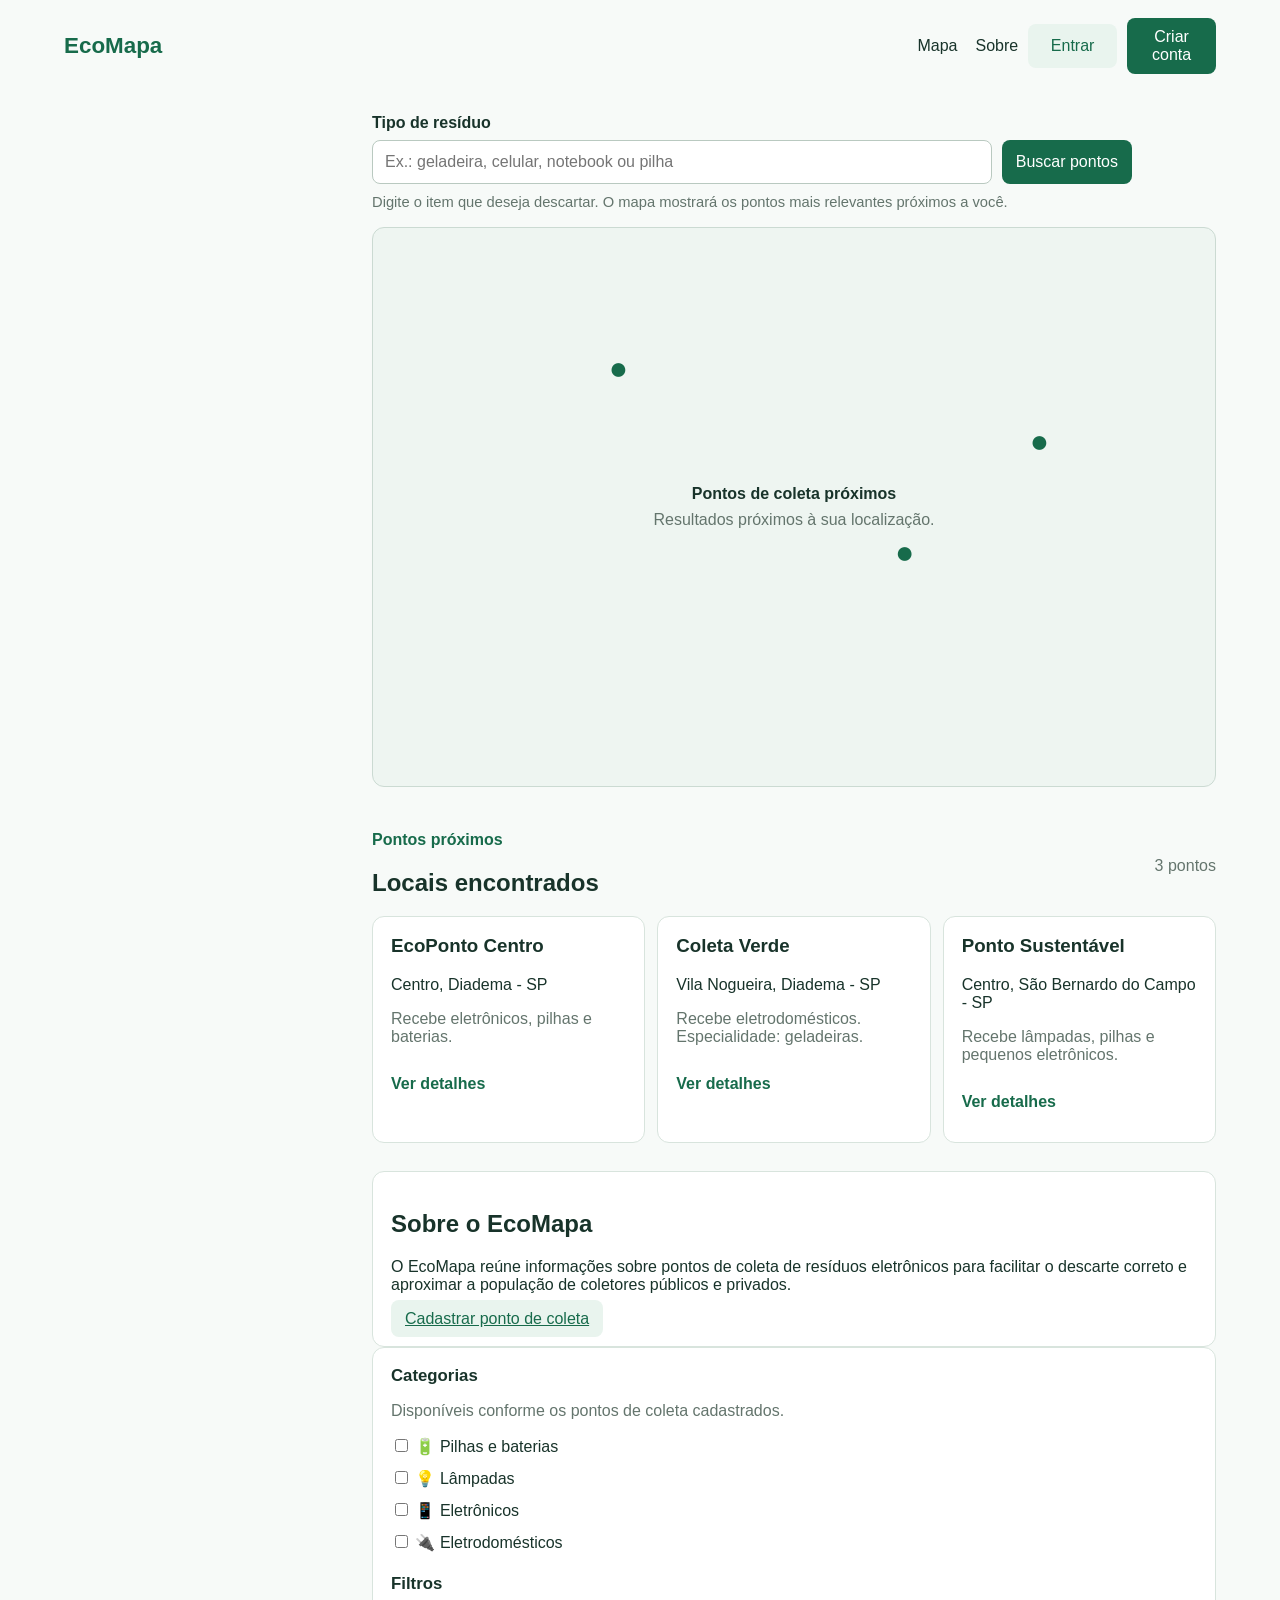
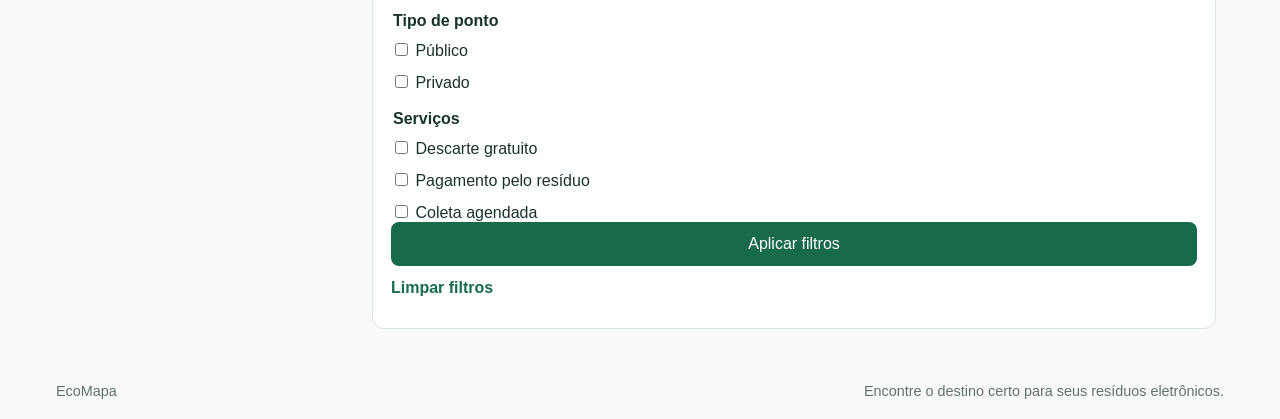
==== index.html @ 86dd1d34 "Introducao e prototipo inicial Adiciona os arquivos HTML/CSS e documentação iniciais.  Signed-off-by" ====
<!DOCTYPE html>
<html lang="pt-BR">
<head>
  <meta charset="UTF-8">
  <meta name="viewport" content="width=device-width, initial-scale=1.0">
  <meta name="description" content="EcoMapa - encontre pontos de coleta de resíduos eletrônicos.">
  <title>EcoMapa</title>
  <link rel="stylesheet" href="styles.css">
</head>
<body>
  <header class="topo">
    <a class="marca" href="#">EcoMapa</a>

    <nav class="menu" aria-label="Navegação principal">
      <a href="#mapa">Mapa</a>
      <a href="#sobre">Sobre</a>
    </nav>

    <div class="conta">
      <button type="button" class="botao secundario">Entrar</button>
      <button type="button" class="botao">Criar conta</button>
    </div>
  </header>

  <main class="layout">

    <section class="principal">
      <section class="busca-area" aria-label="Busca por tipo de resíduo">
        <form class="busca" action="#" role="search">
          <label for="residuo">Tipo de resíduo</label>
          <div class="linha-busca">
            <input
              id="residuo"
              name="residuo"
              type="search"
              placeholder="Ex.: geladeira, celular, notebook ou pilha"
            >
            <button type="submit" class="botao">Buscar pontos</button>
          </div>
        </form>
        <p class="ajuda-busca">
          Digite o item que deseja descartar. O mapa mostrará os pontos mais relevantes próximos a você.
        </p>
      </section>

      <section id="mapa" class="mapa" aria-label="Mapa dos pontos de coleta">
        <div class="mapa-placeholder">
          <strong>Pontos de coleta próximos</strong>
          <span>Resultados próximos à sua localização.</span>

          <div class="pino pino-a" aria-hidden="true">●</div>
          <div class="pino pino-b" aria-hidden="true">●</div>
          <div class="pino pino-c" aria-hidden="true">●</div>
        </div>
      </section>

      <section class="resultados">
        <div class="titulo-secao">
          <div>
            <p class="destaque">Pontos próximos</p>
            <h2>Locais encontrados</h2>
          </div>
          <span class="texto-apoio">3 pontos</span>
        </div>

        <div class="lista-pontos">
          <article class="cartao">
            <h3>EcoPonto Centro</h3>
            <p>Centro, Diadema - SP</p>
            <p class="texto-apoio">Recebe eletrônicos, pilhas e baterias.</p>
            <button type="button" class="botao-link">Ver detalhes</button>
          </article>

          <article class="cartao">
            <h3>Coleta Verde</h3>
            <p>Vila Nogueira, Diadema - SP</p>
            <p class="texto-apoio">Recebe eletrodomésticos. Especialidade: geladeiras.</p>
            <button type="button" class="botao-link">Ver detalhes</button>
          </article>

          <article class="cartao">
            <h3>Ponto Sustentável</h3>
            <p>Centro, São Bernardo do Campo - SP</p>
            <p class="texto-apoio">Recebe lâmpadas, pilhas e pequenos eletrônicos.</p>
            <button type="button" class="botao-link">Ver detalhes</button>
          </article>
        </div>
      </section>

      <section id="sobre" class="sobre">
        <h2>Sobre o EcoMapa</h2>
        <p>
          O EcoMapa reúne informações sobre pontos de coleta de resíduos
          eletrônicos para facilitar o descarte correto e aproximar a população
          de coletores públicos e privados.
        </p>
        <a class="botao secundario link-acao" href="cadastro-coletor.html">Cadastrar ponto de coleta</a>
      </section>
    <aside class="barra-lateral" aria-label="Categorias e filtros">
      <section>
        <h2>Categorias</h2>
        <p class="texto-apoio">Disponíveis conforme os pontos de coleta cadastrados.</p>

        <div class="lista-opcoes">
          <label><input type="checkbox"> 🔋 Pilhas e baterias</label>
          <label><input type="checkbox"> 💡 Lâmpadas</label>
          <label><input type="checkbox"> 📱 Eletrônicos</label>
          <label><input type="checkbox"> 🔌 Eletrodomésticos</label>
        </div>
      </section>

      <section>
        <h2>Filtros</h2>

        <fieldset>
          <legend>Tipo de ponto</legend>
          <label><input type="checkbox"> Público</label>
          <label><input type="checkbox"> Privado</label>
        </fieldset>

        <fieldset>
          <legend>Serviços</legend>
          <label><input type="checkbox"> Descarte gratuito</label>
          <label><input type="checkbox"> Pagamento pelo resíduo</label>
          <label><input type="checkbox"> Coleta agendada</label>
        </fieldset>

        <button type="button" class="botao largura-total">Aplicar filtros</button>
        <button type="button" class="botao-link largura-total">Limpar filtros</button>
      </section>
    </aside>
    </section>
  </main>

  <footer>
    <span>EcoMapa</span>
    <span>Encontre o destino certo para seus resíduos eletrônicos.</span>
  </footer>
</body>
</html>
---- styles.css ----
* {
  box-sizing: border-box;
}

body {
  margin: 0;
  font: 16px Arial, sans-serif;
  color: #18332a;
  background: #f7faf8;
}

button,
input {
  font: inherit;
}

button {
  cursor: pointer;
}

.topo,
.layout,
footer {
  max-width: 1200px;
  margin: auto;
}

.topo,
.conta,
.linha-busca,
.titulo-secao,
footer {
  display: flex;
  gap: 10px;
  align-items: center;
}

.topo {
  flex-wrap: wrap;
  padding: 14px 16px;
}

.marca {
  margin-right: auto;
  color: #176b4b;
  font-size: 1.4rem;
  font-weight: bold;
  text-decoration: none;
}

.menu {
  display: none;
}

.conta {
  width: 100%;
}

.conta .botao {
  flex: 1;
}

.botao,
.botao-link {
  min-height: 44px;
  border: 0;
  border-radius: 8px;
  padding: 10px 14px;
}

.botao {
  color: white;
  background: #176b4b;
}

.secundario {
  color: #176b4b;
  background: #e9f4ee;
}

.botao-link {
  padding-left: 0;
  color: #176b4b;
  background: transparent;
  font-weight: bold;
  text-align: left;
}

.layout {
  display: grid;
  gap: 18px;
  padding: 10px 16px 28px;
}

.principal {
  min-width: 0;
}

.busca {
  max-width: 760px;
}

.busca label,
legend {
  font-weight: bold;
}

.busca label {
  display: block;
  margin-bottom: 8px;
}

.linha-busca {
  align-items: stretch;
  flex-direction: column;
}

.busca input {
  width: 100%;
  min-height: 44px;
  padding: 11px 12px;
  border: 1px solid #b9c9c0;
  border-radius: 8px;
  background: white;
}

.ajuda-busca,
.texto-apoio {
  color: #64756d;
}

.ajuda-busca {
  margin: 8px 0 14px;
  font-size: .92rem;
  line-height: 1.4;
}

.mapa-placeholder {
  position: relative;
  display: grid;
  place-content: center;
  min-height: 52vh;
  overflow: hidden;
  border: 1px solid #cbdad2;
  border-radius: 12px;
  padding: 20px;
  text-align: center;
  background: #eef5f1;
}

.mapa-placeholder span {
  margin-top: 8px;
  color: #64756d;
}

.pino {
  position: absolute;
  color: #176b4b;
  font-size: 2rem;
}

.pino-a { top: 22%; left: 28%; }
.pino-b { top: 55%; left: 62%; }
.pino-c { top: 35%; left: 78%; }

.barra-lateral,
.cartao,
.sobre {
  border: 1px solid #d8e4dd;
  border-radius: 12px;
  background: white;
}

.barra-lateral {
  display: grid;
  gap: 22px;
  padding: 18px;
}

.barra-lateral h2,
h3 {
  margin-top: 0;
}

.barra-lateral h2 {
  margin-bottom: 6px;
  font-size: 1.05rem;
}

.lista-opcoes,
fieldset,
.lista-pontos {
  display: grid;
  gap: 12px;
}

fieldset {
  margin: 18px 0 0;
  padding: 0;
  border: 0;
}

legend {
  margin-bottom: 10px;
}

.largura-total {
  width: 100%;
}

.resultados,
.sobre {
  margin-top: 28px;
}

.titulo-secao {
  justify-content: space-between;
}

.destaque {
  margin-bottom: 6px;
  color: #176b4b;
  font-weight: bold;
}

.cartao,
.sobre {
  padding: 18px;
}

footer {
  align-items: flex-start;
  flex-direction: column;
  padding: 20px 16px;
  color: #617269;
  font-size: .9rem;
}

@media (min-width: 700px) {
  .topo {
    flex-wrap: nowrap;
  }

  .menu {
    display: flex;
    gap: 18px;
  }

  .menu a {
    color: inherit;
    text-decoration: none;
  }

  .conta {
    width: auto;
  }

  .linha-busca {
    flex-direction: row;
  }

  .linha-busca input {
    flex: 1;
  }

  .lista-pontos {
    grid-template-columns: repeat(2, 1fr);
  }

  footer {
    justify-content: space-between;
    flex-direction: row;
  }
}

@media (min-width: 900px) {
  .topo {
    padding: 18px 24px;
  }

  .layout {
    grid-template-columns: 280px minmax(0, 1fr);
    gap: 28px;
    padding: 22px 24px 34px;
  }

  .barra-lateral {
    grid-column: 1;
    grid-row: 1;
    align-self: start;
    position: sticky;
    top: 20px;
  }

  .principal {
    grid-column: 2;
    grid-row: 1;
  }

  .mapa-placeholder {
    min-height: 560px;
  }

  .lista-pontos {
    grid-template-columns: repeat(3, 1fr);
  }
}
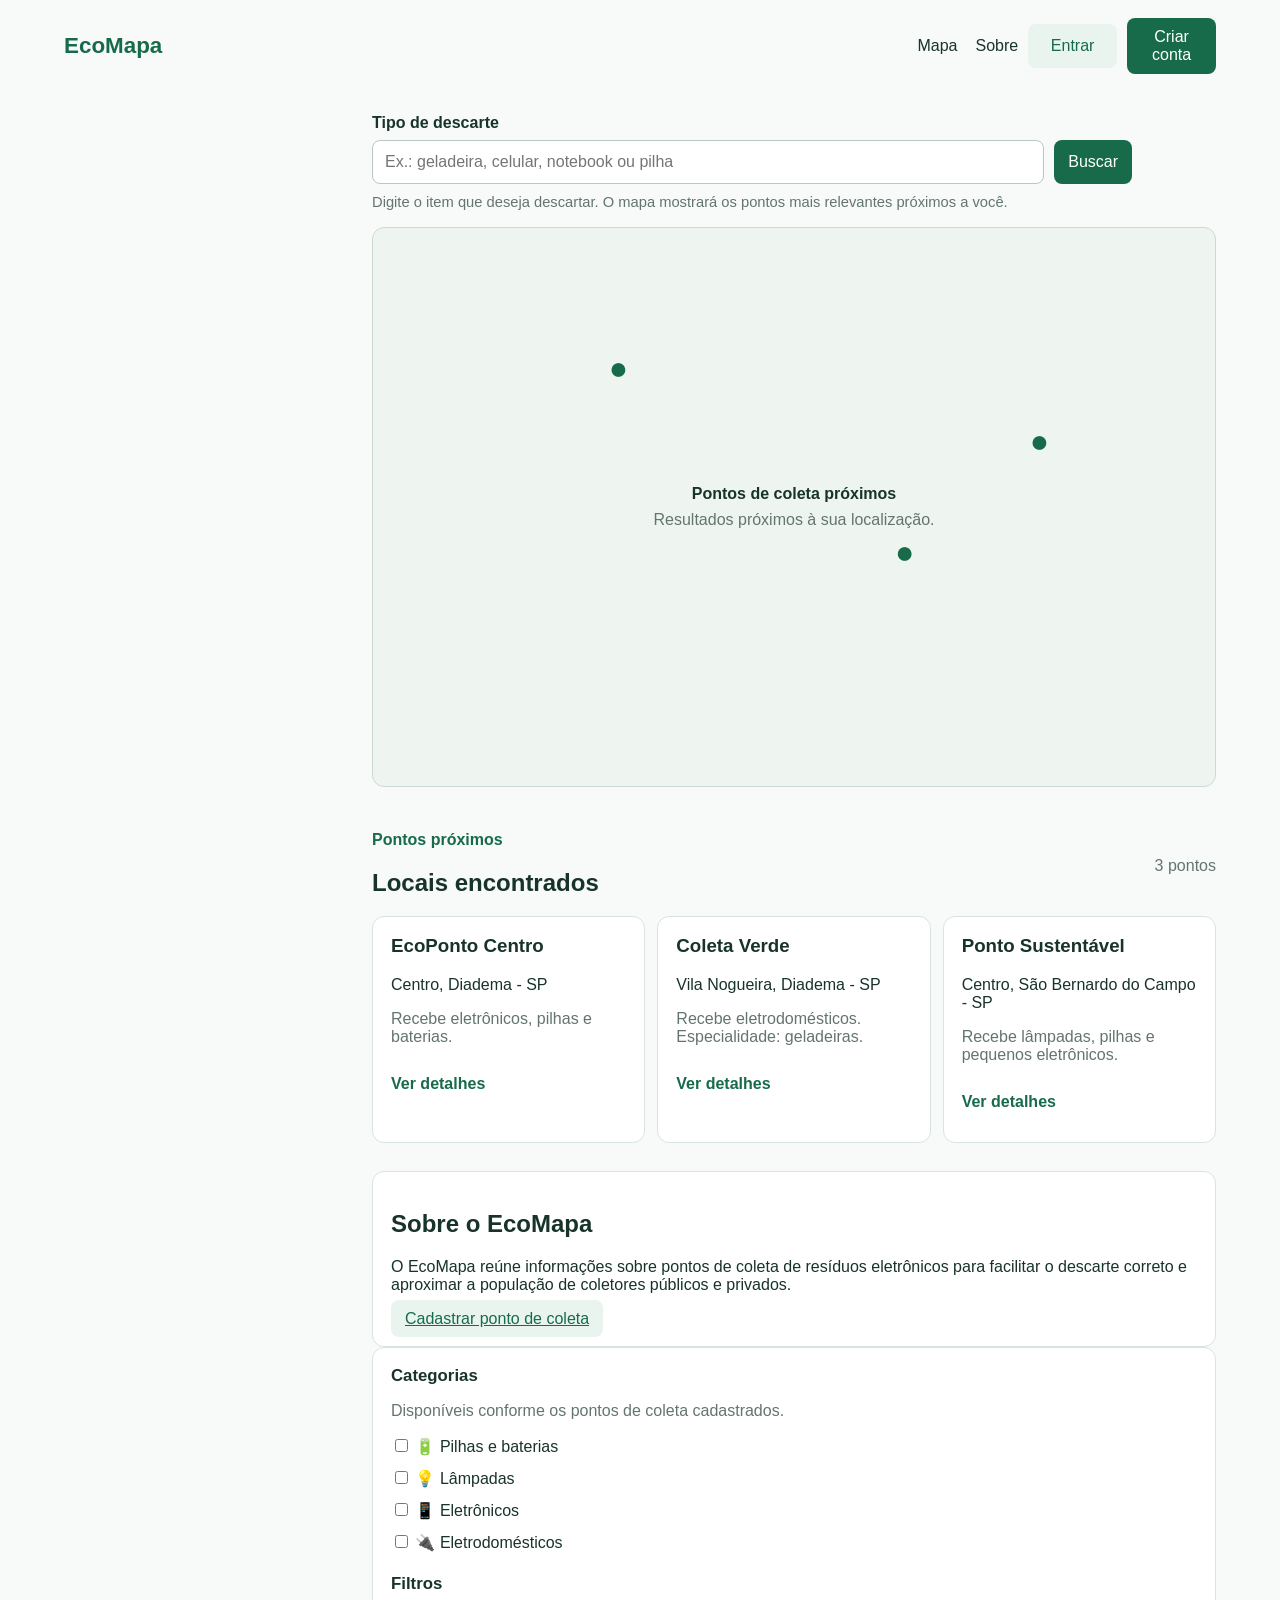
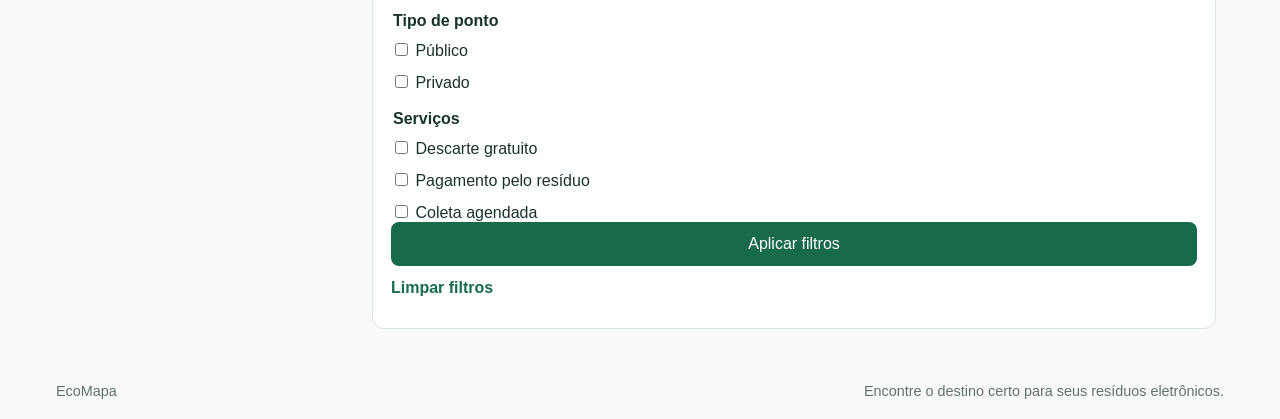
==== commit 572a8393: "Adiciona em GitHub Pages Refatora a estrutura de arquivos e caminhos relativos para apresentar o pro" ====
--- a/index.html
+++ b/index.html
@@ -5,7 +5,7 @@
   <meta name="viewport" content="width=device-width, initial-scale=1.0">
   <meta name="description" content="EcoMapa - encontre pontos de coleta de resíduos eletrônicos.">
   <title>EcoMapa</title>
-  <link rel="stylesheet" href="styles.css">
+  <link rel="stylesheet" href="css/style.css">
 </head>
 <body>
   <header class="topo">
@@ -25,9 +25,9 @@
   <main class="layout">
 
     <section class="principal">
-      <section class="busca-area" aria-label="Busca por tipo de resíduo">
+      <section class="busca-area" aria-label="Busca por tipo de descarte">
         <form class="busca" action="#" role="search">
-          <label for="residuo">Tipo de resíduo</label>
+          <label for="residuo">Tipo de descarte</label>
           <div class="linha-busca">
             <input
               id="residuo"
@@ -35,7 +35,7 @@
               type="search"
               placeholder="Ex.: geladeira, celular, notebook ou pilha"
             >
-            <button type="submit" class="botao">Buscar pontos</button>
+            <button type="submit" class="botao">Buscar</button>
           </div>
         </form>
         <p class="ajuda-busca">
@@ -94,7 +94,7 @@
           eletrônicos para facilitar o descarte correto e aproximar a população
           de coletores públicos e privados.
         </p>
-        <a class="botao secundario link-acao" href="cadastro-coletor.html">Cadastrar ponto de coleta</a>
+        <a class="botao secundario link-acao" href="cadastro.html">Cadastrar ponto de coleta</a>
       </section>
     <aside class="barra-lateral" aria-label="Categorias e filtros">
       <section>
--- a/css/style.css
+++ b/css/style.css
@@ -0,0 +1,307 @@
+* {
+  box-sizing: border-box;
+}
+
+body {
+  margin: 0;
+  font: 16px Arial, sans-serif;
+  color: #18332a;
+  background: #f7faf8;
+}
+
+button,
+input {
+  font: inherit;
+}
+
+button {
+  cursor: pointer;
+}
+
+.topo,
+.layout,
+footer {
+  max-width: 1200px;
+  margin: auto;
+}
+
+.topo,
+.conta,
+.linha-busca,
+.titulo-secao,
+footer {
+  display: flex;
+  gap: 10px;
+  align-items: center;
+}
+
+.topo {
+  flex-wrap: wrap;
+  padding: 14px 16px;
+}
+
+.marca {
+  margin-right: auto;
+  color: #176b4b;
+  font-size: 1.4rem;
+  font-weight: bold;
+  text-decoration: none;
+}
+
+.menu {
+  display: none;
+}
+
+.conta {
+  width: 100%;
+}
+
+.conta .botao {
+  flex: 1;
+}
+
+.botao,
+.botao-link {
+  min-height: 44px;
+  border: 0;
+  border-radius: 8px;
+  padding: 10px 14px;
+}
+
+.botao {
+  color: white;
+  background: #176b4b;
+}
+
+.secundario {
+  color: #176b4b;
+  background: #e9f4ee;
+}
+
+.botao-link {
+  padding-left: 0;
+  color: #176b4b;
+  background: transparent;
+  font-weight: bold;
+  text-align: left;
+}
+
+.layout {
+  display: grid;
+  gap: 18px;
+  padding: 10px 16px 28px;
+}
+
+.principal {
+  min-width: 0;
+}
+
+.busca {
+  max-width: 760px;
+}
+
+.busca label,
+legend {
+  font-weight: bold;
+}
+
+.busca label {
+  display: block;
+  margin-bottom: 8px;
+}
+
+.linha-busca {
+  align-items: stretch;
+  flex-direction: column;
+}
+
+.busca input {
+  width: 100%;
+  min-height: 44px;
+  padding: 11px 12px;
+  border: 1px solid #b9c9c0;
+  border-radius: 8px;
+  background: white;
+}
+
+.ajuda-busca,
+.texto-apoio {
+  color: #64756d;
+}
+
+.ajuda-busca {
+  margin: 8px 0 14px;
+  font-size: .92rem;
+  line-height: 1.4;
+}
+
+.mapa-placeholder {
+  position: relative;
+  display: grid;
+  place-content: center;
+  min-height: 52vh;
+  overflow: hidden;
+  border: 1px solid #cbdad2;
+  border-radius: 12px;
+  padding: 20px;
+  text-align: center;
+  background: #eef5f1;
+}
+
+.mapa-placeholder span {
+  margin-top: 8px;
+  color: #64756d;
+}
+
+.pino {
+  position: absolute;
+  color: #176b4b;
+  font-size: 2rem;
+}
+
+.pino-a { top: 22%; left: 28%; }
+.pino-b { top: 55%; left: 62%; }
+.pino-c { top: 35%; left: 78%; }
+
+.barra-lateral,
+.cartao,
+.sobre {
+  border: 1px solid #d8e4dd;
+  border-radius: 12px;
+  background: white;
+}
+
+.barra-lateral {
+  display: grid;
+  gap: 22px;
+  padding: 18px;
+}
+
+.barra-lateral h2,
+h3 {
+  margin-top: 0;
+}
+
+.barra-lateral h2 {
+  margin-bottom: 6px;
+  font-size: 1.05rem;
+}
+
+.lista-opcoes,
+fieldset,
+.lista-pontos {
+  display: grid;
+  gap: 12px;
+}
+
+fieldset {
+  margin: 18px 0 0;
+  padding: 0;
+  border: 0;
+}
+
+legend {
+  margin-bottom: 10px;
+}
+
+.largura-total {
+  width: 100%;
+}
+
+.resultados,
+.sobre {
+  margin-top: 28px;
+}
+
+.titulo-secao {
+  justify-content: space-between;
+}
+
+.destaque {
+  margin-bottom: 6px;
+  color: #176b4b;
+  font-weight: bold;
+}
+
+.cartao,
+.sobre {
+  padding: 18px;
+}
+
+footer {
+  align-items: flex-start;
+  flex-direction: column;
+  padding: 20px 16px;
+  color: #617269;
+  font-size: .9rem;
+}
+
+@media (min-width: 700px) {
+  .topo {
+    flex-wrap: nowrap;
+  }
+
+  .menu {
+    display: flex;
+    gap: 18px;
+  }
+
+  .menu a {
+    color: inherit;
+    text-decoration: none;
+  }
+
+  .conta {
+    width: auto;
+  }
+
+  .linha-busca {
+    flex-direction: row;
+  }
+
+  .linha-busca input {
+    flex: 1;
+  }
+
+  .lista-pontos {
+    grid-template-columns: repeat(2, 1fr);
+  }
+
+  footer {
+    justify-content: space-between;
+    flex-direction: row;
+  }
+}
+
+@media (min-width: 900px) {
+  .topo {
+    padding: 18px 24px;
+  }
+
+  .layout {
+    grid-template-columns: 280px minmax(0, 1fr);
+    gap: 28px;
+    padding: 22px 24px 34px;
+  }
+
+  .barra-lateral {
+    grid-column: 1;
+    grid-row: 1;
+    align-self: start;
+    position: sticky;
+    top: 20px;
+  }
+
+  .principal {
+    grid-column: 2;
+    grid-row: 1;
+  }
+
+  .mapa-placeholder {
+    min-height: 560px;
+  }
+
+  .lista-pontos {
+    grid-template-columns: repeat(3, 1fr);
+  }
+}
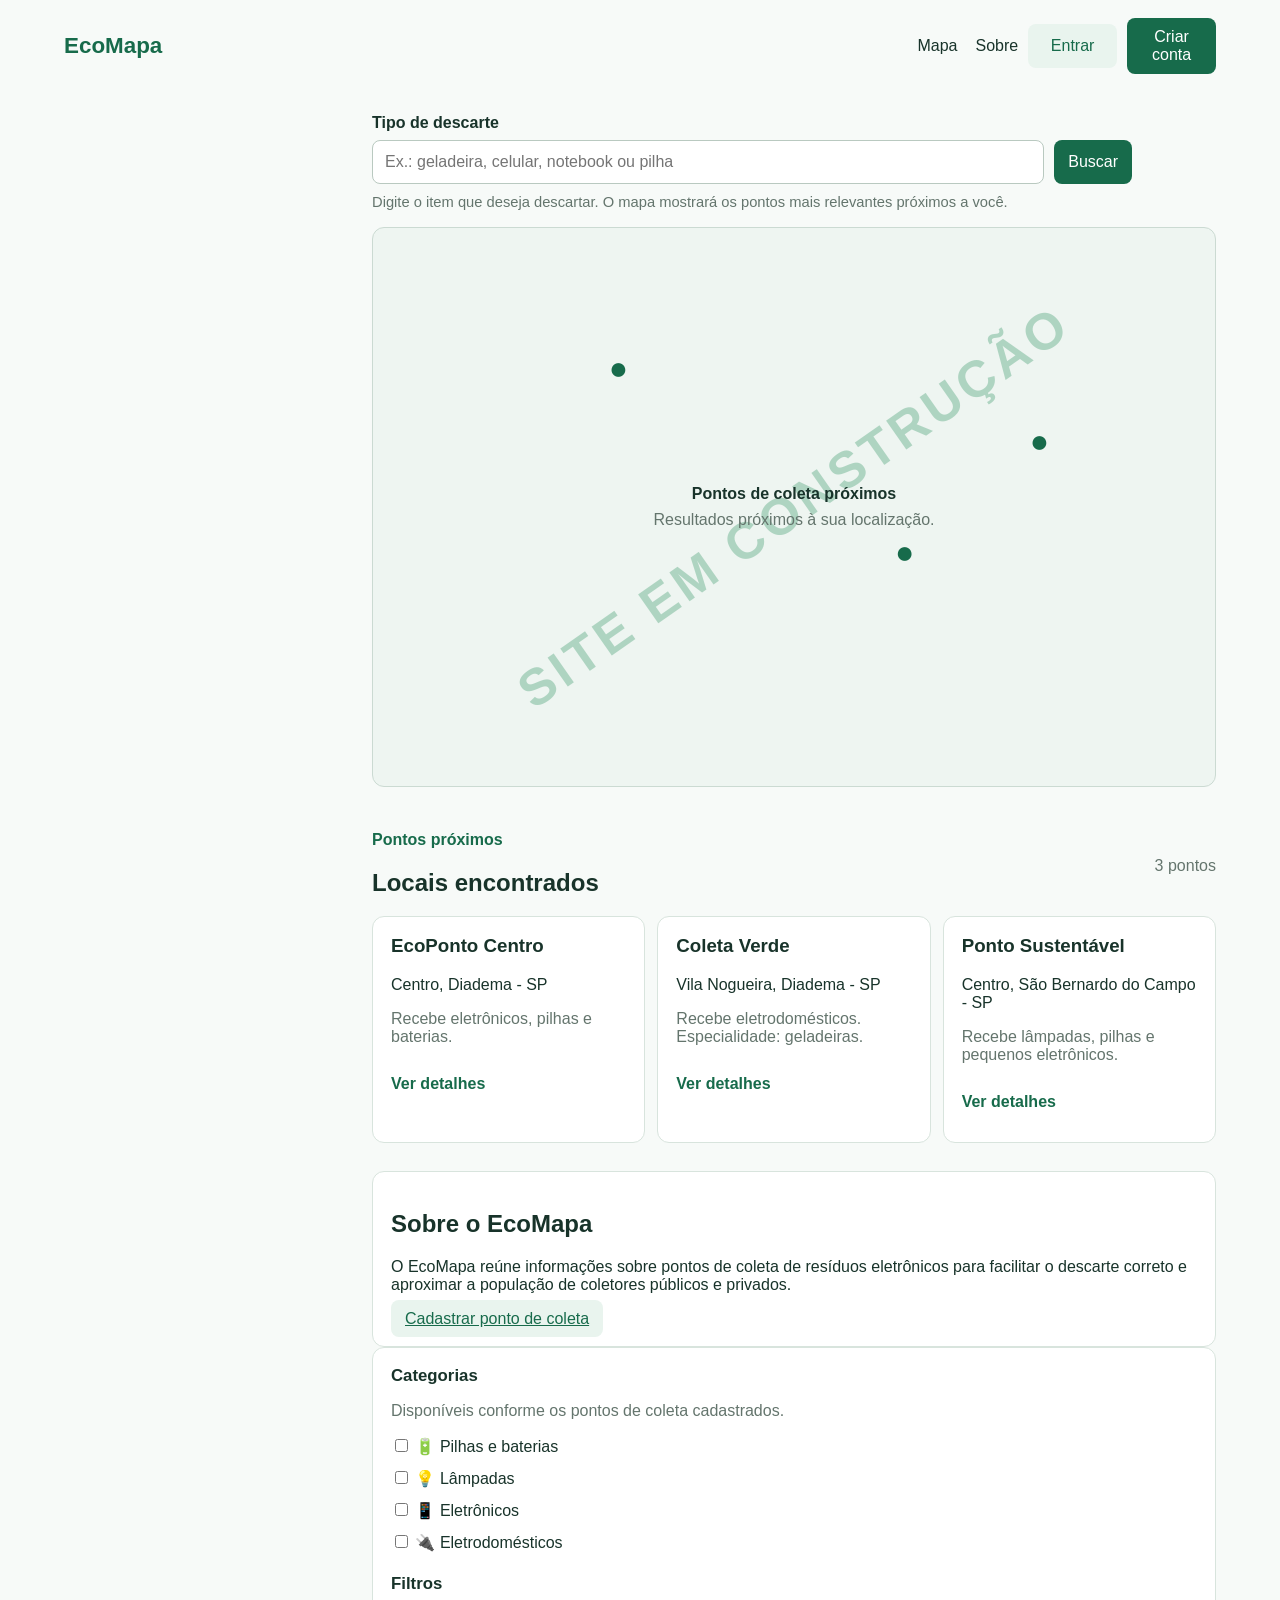
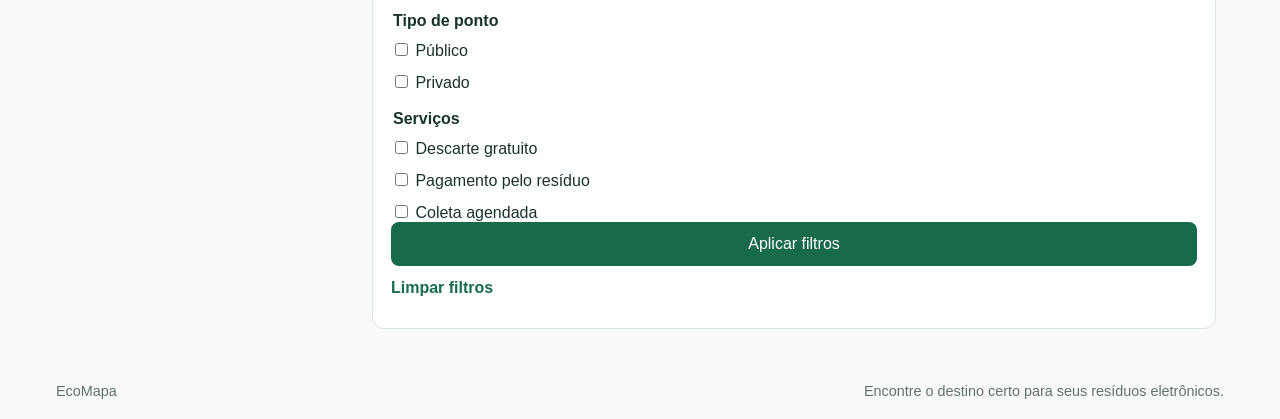
==== commit ce6cd477: "Site em construção Adiciona marca d'água temporária de site em construção.  Signed-off-by: Rogerio O" ====
--- a/index.html
+++ b/index.html
@@ -5,7 +5,15 @@
   <meta name="viewport" content="width=device-width, initial-scale=1.0">
   <meta name="description" content="EcoMapa - encontre pontos de coleta de resíduos eletrônicos.">
   <title>EcoMapa</title>
+  <link rel="icon" href="favicon.svg" type="image/svg+xml">
+  <link rel="icon" href="favicon.ico" sizes="any">
+  <link rel="apple-touch-icon" sizes="180x180" href="images/icons/apple-touch-icon.png">
+  <link rel="manifest" href="site.webmanifest">
+  <meta name="theme-color" content="#062f43">
+  <meta name="apple-mobile-web-app-capable" content="yes">
+  <meta name="apple-mobile-web-app-title" content="EcoMapa">
   <link rel="stylesheet" href="css/style.css">
+  <link rel="stylesheet" href="css/watermark.css">
 </head>
 <body>
   <header class="topo">
--- a/css/watermark.css
+++ b/css/watermark.css
@@ -0,0 +1,44 @@
+/*
+ * EcoMapa
+ * Marca d'água temporária para indicar que o site está em desenvolvimento.
+ */
+
+.mapa-placeholder::after {
+  content: "Site em construção";
+
+  position: absolute;
+  top: 50%;
+  left: 50%;
+
+  transform: translate(-50%, -50%) rotate(-35deg);
+
+  font-size: clamp(1.5rem, 4vw, 3.75rem);
+  font-weight: 700;
+  letter-spacing: 0.08em;
+  line-height: 1.2;
+  text-transform: uppercase;
+  white-space: nowrap;
+
+  color: rgba(25, 135, 84, 0.3);
+
+  pointer-events: none;
+  user-select: none;
+
+  z-index: 0;
+}
+
+.mapa-placeholder > strong,
+.mapa-placeholder > span {
+  position: relative;
+  z-index: 1;
+}
+
+.mapa-placeholder > .pino {
+  z-index: 1;
+}
+
+@media (max-width: 699px) {
+  .mapa-placeholder::after {
+    transform: translate(-50%, -50%) rotate(-50deg);
+  }
+}
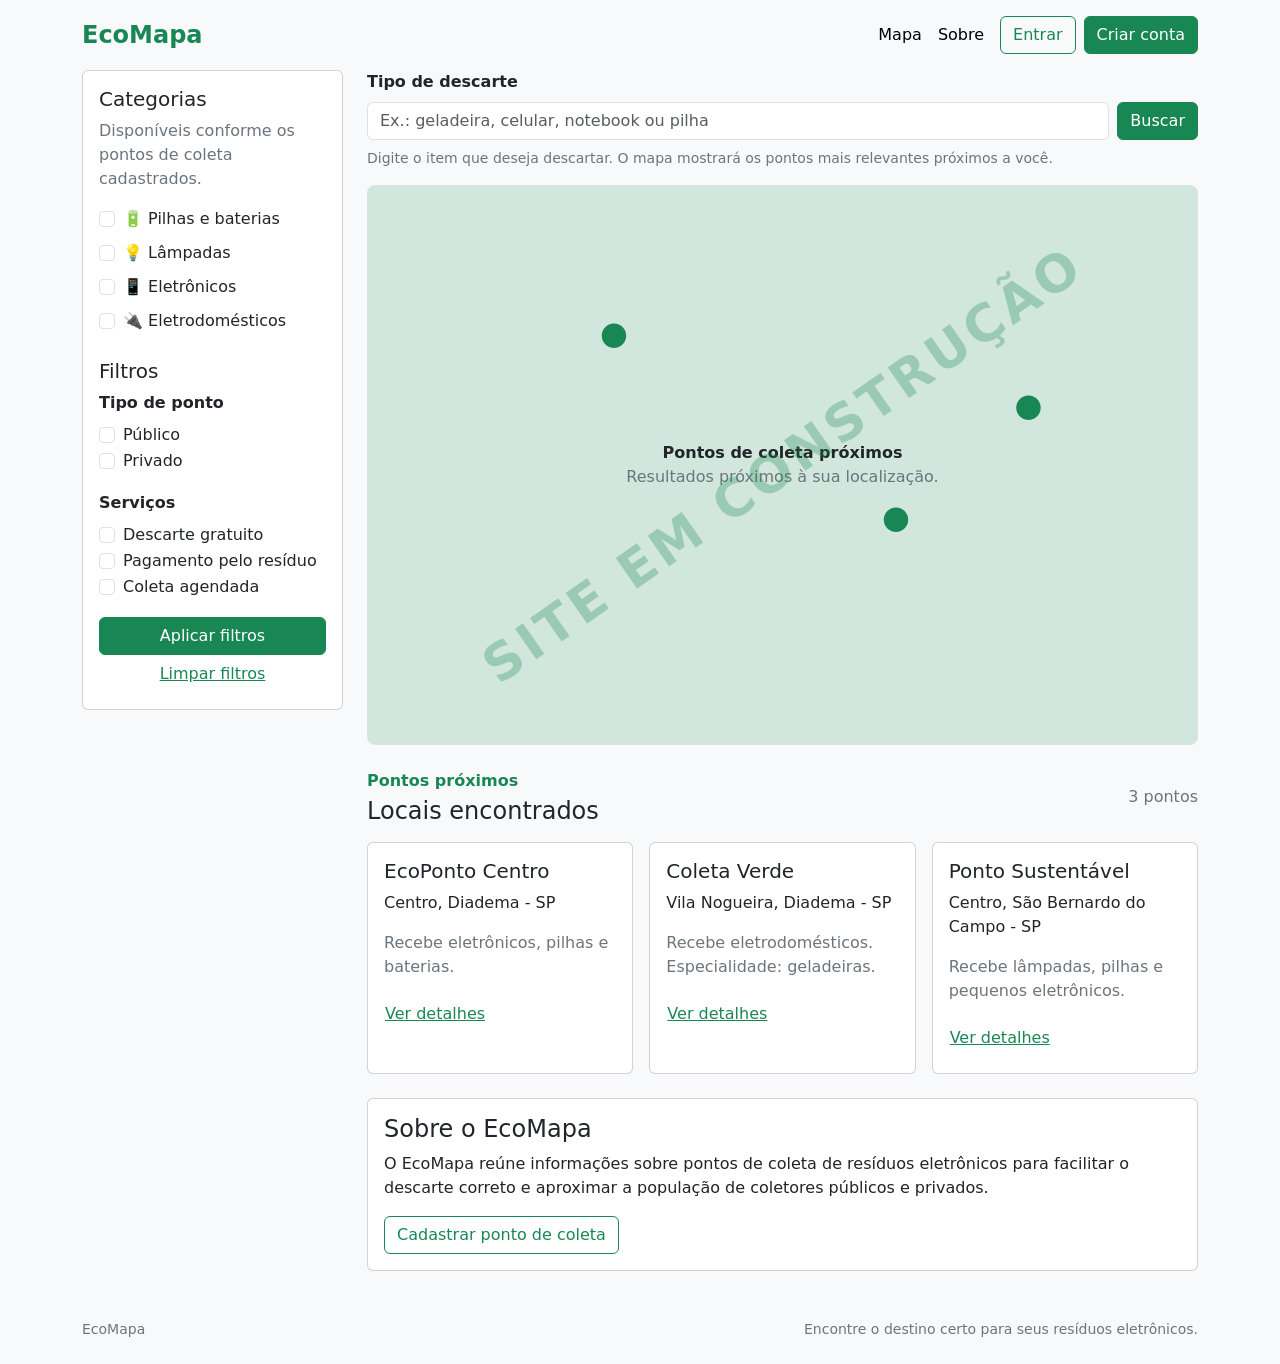
==== commit 153ef8f0: "Biblioteca Bootstrap Simplifica a formatação CSS utilizando a biblioteca Bootstrap.  Signed-off-by: " ====
--- a/index.html
+++ b/index.html
@@ -12,135 +12,134 @@
   <meta name="theme-color" content="#062f43">
   <meta name="apple-mobile-web-app-capable" content="yes">
   <meta name="apple-mobile-web-app-title" content="EcoMapa">
+  <link href="https://cdn.jsdelivr.net/npm/bootstrap@5.3.8/dist/css/bootstrap.min.css" rel="stylesheet" integrity="sha384-sRIl4kxILFvY47J16cr9ZwB07vP4J8+LH7qKQnuqkuIAvNWLzeN8tE5YBujZqJLB" crossorigin="anonymous">
   <link rel="stylesheet" href="css/style.css">
   <link rel="stylesheet" href="css/watermark.css">
 </head>
-<body>
-  <header class="topo">
-    <a class="marca" href="#">EcoMapa</a>
+<body class="bg-light">
+  <header class="container d-flex flex-wrap align-items-center gap-3 py-3">
+    <a class="fs-4 fw-bold text-success text-decoration-none me-auto" href="#">EcoMapa</a>
 
-    <nav class="menu" aria-label="Navegação principal">
-      <a href="#mapa">Mapa</a>
-      <a href="#sobre">Sobre</a>
+    <nav class="d-none d-md-flex gap-3" aria-label="Navegação principal">
+      <a class="link-body-emphasis text-decoration-none" href="#mapa">Mapa</a>
+      <a class="link-body-emphasis text-decoration-none" href="#sobre">Sobre</a>
     </nav>
 
-    <div class="conta">
-      <button type="button" class="botao secundario">Entrar</button>
-      <button type="button" class="botao">Criar conta</button>
+    <div class="d-flex gap-2 w-100 account-actions">
+      <button type="button" class="btn btn-outline-success flex-fill">Entrar</button>
+      <button type="button" class="btn btn-success flex-fill">Criar conta</button>
     </div>
   </header>
 
-  <main class="layout">
+  <main class="container pb-4">
+    <div class="row g-4">
+      <div class="col-12 col-lg-9">
+        <section aria-label="Busca por tipo de descarte">
+          <form action="#" role="search">
+            <label class="form-label fw-semibold" for="residuo">Tipo de descarte</label>
+            <div class="d-flex flex-column flex-md-row gap-2">
+              <input class="form-control" id="residuo" name="residuo" type="search" placeholder="Ex.: geladeira, celular, notebook ou pilha">
+              <button type="submit" class="btn btn-success">Buscar</button>
+            </div>
+          </form>
+          <p class="small text-secondary mt-2 mb-3">
+            Digite o item que deseja descartar. O mapa mostrará os pontos mais relevantes próximos a você.
+          </p>
+        </section>
 
-    <section class="principal">
-      <section class="busca-area" aria-label="Busca por tipo de descarte">
-        <form class="busca" action="#" role="search">
-          <label for="residuo">Tipo de descarte</label>
-          <div class="linha-busca">
-            <input
-              id="residuo"
-              name="residuo"
-              type="search"
-              placeholder="Ex.: geladeira, celular, notebook ou pilha"
-            >
-            <button type="submit" class="botao">Buscar</button>
+        <section id="mapa" aria-label="Mapa dos pontos de coleta">
+          <div class="mapa-placeholder position-relative d-flex flex-column justify-content-center align-items-center overflow-hidden rounded-3 border bg-success-subtle p-3 text-center">
+            <strong>Pontos de coleta próximos</strong>
+            <span class="text-secondary">Resultados próximos à sua localização.</span>
+            <span class="pino pino-a" aria-hidden="true">●</span>
+            <span class="pino pino-b" aria-hidden="true">●</span>
+            <span class="pino pino-c" aria-hidden="true">●</span>
           </div>
-        </form>
-        <p class="ajuda-busca">
-          Digite o item que deseja descartar. O mapa mostrará os pontos mais relevantes próximos a você.
-        </p>
-      </section>
+        </section>
 
-      <section id="mapa" class="mapa" aria-label="Mapa dos pontos de coleta">
-        <div class="mapa-placeholder">
-          <strong>Pontos de coleta próximos</strong>
-          <span>Resultados próximos à sua localização.</span>
+        <section class="mt-4">
+          <div class="d-flex justify-content-between align-items-center gap-2 mb-3">
+            <div>
+              <p class="text-success fw-bold mb-1">Pontos próximos</p>
+              <h2 class="h4 mb-0">Locais encontrados</h2>
+            </div>
+            <span class="text-secondary">3 pontos</span>
+          </div>
 
-          <div class="pino pino-a" aria-hidden="true">●</div>
-          <div class="pino pino-b" aria-hidden="true">●</div>
-          <div class="pino pino-c" aria-hidden="true">●</div>
-        </div>
-      </section>
+          <div class="row row-cols-1 row-cols-md-2 row-cols-xl-3 g-3">
+            <div class="col">
+              <article class="card h-100"><div class="card-body">
+                <h3 class="h5 card-title">EcoPonto Centro</h3>
+                <p class="card-text">Centro, Diadema - SP</p>
+                <p class="card-text text-secondary">Recebe eletrônicos, pilhas e baterias.</p>
+                <button type="button" class="btn btn-link link-success px-0">Ver detalhes</button>
+              </div></article>
+            </div>
+            <div class="col">
+              <article class="card h-100"><div class="card-body">
+                <h3 class="h5 card-title">Coleta Verde</h3>
+                <p class="card-text">Vila Nogueira, Diadema - SP</p>
+                <p class="card-text text-secondary">Recebe eletrodomésticos. Especialidade: geladeiras.</p>
+                <button type="button" class="btn btn-link link-success px-0">Ver detalhes</button>
+              </div></article>
+            </div>
+            <div class="col">
+              <article class="card h-100"><div class="card-body">
+                <h3 class="h5 card-title">Ponto Sustentável</h3>
+                <p class="card-text">Centro, São Bernardo do Campo - SP</p>
+                <p class="card-text text-secondary">Recebe lâmpadas, pilhas e pequenos eletrônicos.</p>
+                <button type="button" class="btn btn-link link-success px-0">Ver detalhes</button>
+              </div></article>
+            </div>
+          </div>
+        </section>
 
-      <section class="resultados">
-        <div class="titulo-secao">
-          <div>
-            <p class="destaque">Pontos próximos</p>
-            <h2>Locais encontrados</h2>
-          </div>
-          <span class="texto-apoio">3 pontos</span>
-        </div>
+        <section id="sobre" class="card mt-4"><div class="card-body">
+          <h2 class="h4">Sobre o EcoMapa</h2>
+          <p>
+            O EcoMapa reúne informações sobre pontos de coleta de resíduos
+            eletrônicos para facilitar o descarte correto e aproximar a população
+            de coletores públicos e privados.
+          </p>
+          <a class="btn btn-outline-success" href="cadastro.html">Cadastrar ponto de coleta</a>
+        </div></section>
+      </div>
 
-        <div class="lista-pontos">
-          <article class="cartao">
-            <h3>EcoPonto Centro</h3>
-            <p>Centro, Diadema - SP</p>
-            <p class="texto-apoio">Recebe eletrônicos, pilhas e baterias.</p>
-            <button type="button" class="botao-link">Ver detalhes</button>
-          </article>
+      <aside class="col-12 col-lg-3 order-lg-first" aria-label="Categorias e filtros">
+        <div class="card"><div class="card-body">
+          <section>
+            <h2 class="h5">Categorias</h2>
+            <p class="text-secondary">Disponíveis conforme os pontos de coleta cadastrados.</p>
+            <div class="d-grid gap-2">
+              <label class="form-check"><input class="form-check-input" type="checkbox"> 🔋 Pilhas e baterias</label>
+              <label class="form-check"><input class="form-check-input" type="checkbox"> 💡 Lâmpadas</label>
+              <label class="form-check"><input class="form-check-input" type="checkbox"> 📱 Eletrônicos</label>
+              <label class="form-check"><input class="form-check-input" type="checkbox"> 🔌 Eletrodomésticos</label>
+            </div>
+          </section>
 
-          <article class="cartao">
-            <h3>Coleta Verde</h3>
-            <p>Vila Nogueira, Diadema - SP</p>
-            <p class="texto-apoio">Recebe eletrodomésticos. Especialidade: geladeiras.</p>
-            <button type="button" class="botao-link">Ver detalhes</button>
-          </article>
-
-          <article class="cartao">
-            <h3>Ponto Sustentável</h3>
-            <p>Centro, São Bernardo do Campo - SP</p>
-            <p class="texto-apoio">Recebe lâmpadas, pilhas e pequenos eletrônicos.</p>
-            <button type="button" class="botao-link">Ver detalhes</button>
-          </article>
-        </div>
-      </section>
-
-      <section id="sobre" class="sobre">
-        <h2>Sobre o EcoMapa</h2>
-        <p>
-          O EcoMapa reúne informações sobre pontos de coleta de resíduos
-          eletrônicos para facilitar o descarte correto e aproximar a população
-          de coletores públicos e privados.
-        </p>
-        <a class="botao secundario link-acao" href="cadastro.html">Cadastrar ponto de coleta</a>
-      </section>
-    <aside class="barra-lateral" aria-label="Categorias e filtros">
-      <section>
-        <h2>Categorias</h2>
-        <p class="texto-apoio">Disponíveis conforme os pontos de coleta cadastrados.</p>
-
-        <div class="lista-opcoes">
-          <label><input type="checkbox"> 🔋 Pilhas e baterias</label>
-          <label><input type="checkbox"> 💡 Lâmpadas</label>
-          <label><input type="checkbox"> 📱 Eletrônicos</label>
-          <label><input type="checkbox"> 🔌 Eletrodomésticos</label>
-        </div>
-      </section>
-
-      <section>
-        <h2>Filtros</h2>
-
-        <fieldset>
-          <legend>Tipo de ponto</legend>
-          <label><input type="checkbox"> Público</label>
-          <label><input type="checkbox"> Privado</label>
-        </fieldset>
-
-        <fieldset>
-          <legend>Serviços</legend>
-          <label><input type="checkbox"> Descarte gratuito</label>
-          <label><input type="checkbox"> Pagamento pelo resíduo</label>
-          <label><input type="checkbox"> Coleta agendada</label>
-        </fieldset>
-
-        <button type="button" class="botao largura-total">Aplicar filtros</button>
-        <button type="button" class="botao-link largura-total">Limpar filtros</button>
-      </section>
-    </aside>
-    </section>
+          <section class="mt-4">
+            <h2 class="h5">Filtros</h2>
+            <fieldset class="mb-3">
+              <legend class="fs-6 fw-semibold">Tipo de ponto</legend>
+              <label class="form-check"><input class="form-check-input" type="checkbox"> Público</label>
+              <label class="form-check"><input class="form-check-input" type="checkbox"> Privado</label>
+            </fieldset>
+            <fieldset class="mb-3">
+              <legend class="fs-6 fw-semibold">Serviços</legend>
+              <label class="form-check"><input class="form-check-input" type="checkbox"> Descarte gratuito</label>
+              <label class="form-check"><input class="form-check-input" type="checkbox"> Pagamento pelo resíduo</label>
+              <label class="form-check"><input class="form-check-input" type="checkbox"> Coleta agendada</label>
+            </fieldset>
+            <button type="button" class="btn btn-success w-100">Aplicar filtros</button>
+            <button type="button" class="btn btn-link link-success w-100">Limpar filtros</button>
+          </section>
+        </div></div>
+      </aside>
+    </div>
   </main>
 
-  <footer>
+  <footer class="container d-flex flex-column flex-md-row justify-content-between gap-2 py-4 small text-secondary">
     <span>EcoMapa</span>
     <span>Encontre o destino certo para seus resíduos eletrônicos.</span>
   </footer>
--- a/css/style.css
+++ b/css/style.css
@@ -1,161 +1,9 @@
-* {
-  box-sizing: border-box;
-}
-
-body {
-  margin: 0;
-  font: 16px Arial, sans-serif;
-  color: #18332a;
-  background: #f7faf8;
-}
-
-button,
-input {
-  font: inherit;
-}
-
-button {
-  cursor: pointer;
-}
-
-.topo,
-.layout,
-footer {
-  max-width: 1200px;
-  margin: auto;
-}
-
-.topo,
-.conta,
-.linha-busca,
-.titulo-secao,
-footer {
-  display: flex;
-  gap: 10px;
-  align-items: center;
-}
-
-.topo {
-  flex-wrap: wrap;
-  padding: 14px 16px;
-}
-
-.marca {
-  margin-right: auto;
-  color: #176b4b;
-  font-size: 1.4rem;
-  font-weight: bold;
-  text-decoration: none;
-}
-
-.menu {
-  display: none;
-}
-
-.conta {
-  width: 100%;
-}
-
-.conta .botao {
-  flex: 1;
-}
-
-.botao,
-.botao-link {
-  min-height: 44px;
-  border: 0;
-  border-radius: 8px;
-  padding: 10px 14px;
-}
-
-.botao {
-  color: white;
-  background: #176b4b;
-}
-
-.secundario {
-  color: #176b4b;
-  background: #e9f4ee;
-}
-
-.botao-link {
-  padding-left: 0;
-  color: #176b4b;
-  background: transparent;
-  font-weight: bold;
-  text-align: left;
-}
-
-.layout {
-  display: grid;
-  gap: 18px;
-  padding: 10px 16px 28px;
-}
-
-.principal {
-  min-width: 0;
-}
-
-.busca {
-  max-width: 760px;
-}
-
-.busca label,
-legend {
-  font-weight: bold;
-}
-
-.busca label {
-  display: block;
-  margin-bottom: 8px;
-}
-
-.linha-busca {
-  align-items: stretch;
-  flex-direction: column;
-}
-
-.busca input {
-  width: 100%;
-  min-height: 44px;
-  padding: 11px 12px;
-  border: 1px solid #b9c9c0;
-  border-radius: 8px;
-  background: white;
-}
-
-.ajuda-busca,
-.texto-apoio {
-  color: #64756d;
-}
-
-.ajuda-busca {
-  margin: 8px 0 14px;
-  font-size: .92rem;
-  line-height: 1.4;
-}
-
-.mapa-placeholder {
-  position: relative;
-  display: grid;
-  place-content: center;
-  min-height: 52vh;
-  overflow: hidden;
-  border: 1px solid #cbdad2;
-  border-radius: 12px;
-  padding: 20px;
-  text-align: center;
-  background: #eef5f1;
-}
-
-.mapa-placeholder span {
-  margin-top: 8px;
-  color: #64756d;
-}
+/* Styles specific to the placeholder map. */
+.mapa-placeholder { min-height: 52vh; }
 
 .pino {
   position: absolute;
-  color: #176b4b;
+  color: var(--bs-success);
   font-size: 2rem;
 }
 
@@ -163,145 +11,10 @@
 .pino-b { top: 55%; left: 62%; }
 .pino-c { top: 35%; left: 78%; }
 
-.barra-lateral,
-.cartao,
-.sobre {
-  border: 1px solid #d8e4dd;
-  border-radius: 12px;
-  background: white;
+@media (min-width: 768px) {
+  .account-actions { width: auto !important; }
 }
 
-.barra-lateral {
-  display: grid;
-  gap: 22px;
-  padding: 18px;
+@media (min-width: 992px) {
+  .mapa-placeholder { min-height: 560px; }
 }
-
-.barra-lateral h2,
-h3 {
-  margin-top: 0;
-}
-
-.barra-lateral h2 {
-  margin-bottom: 6px;
-  font-size: 1.05rem;
-}
-
-.lista-opcoes,
-fieldset,
-.lista-pontos {
-  display: grid;
-  gap: 12px;
-}
-
-fieldset {
-  margin: 18px 0 0;
-  padding: 0;
-  border: 0;
-}
-
-legend {
-  margin-bottom: 10px;
-}
-
-.largura-total {
-  width: 100%;
-}
-
-.resultados,
-.sobre {
-  margin-top: 28px;
-}
-
-.titulo-secao {
-  justify-content: space-between;
-}
-
-.destaque {
-  margin-bottom: 6px;
-  color: #176b4b;
-  font-weight: bold;
-}
-
-.cartao,
-.sobre {
-  padding: 18px;
-}
-
-footer {
-  align-items: flex-start;
-  flex-direction: column;
-  padding: 20px 16px;
-  color: #617269;
-  font-size: .9rem;
-}
-
-@media (min-width: 700px) {
-  .topo {
-    flex-wrap: nowrap;
-  }
-
-  .menu {
-    display: flex;
-    gap: 18px;
-  }
-
-  .menu a {
-    color: inherit;
-    text-decoration: none;
-  }
-
-  .conta {
-    width: auto;
-  }
-
-  .linha-busca {
-    flex-direction: row;
-  }
-
-  .linha-busca input {
-    flex: 1;
-  }
-
-  .lista-pontos {
-    grid-template-columns: repeat(2, 1fr);
-  }
-
-  footer {
-    justify-content: space-between;
-    flex-direction: row;
-  }
-}
-
-@media (min-width: 900px) {
-  .topo {
-    padding: 18px 24px;
-  }
-
-  .layout {
-    grid-template-columns: 280px minmax(0, 1fr);
-    gap: 28px;
-    padding: 22px 24px 34px;
-  }
-
-  .barra-lateral {
-    grid-column: 1;
-    grid-row: 1;
-    align-self: start;
-    position: sticky;
-    top: 20px;
-  }
-
-  .principal {
-    grid-column: 2;
-    grid-row: 1;
-  }
-
-  .mapa-placeholder {
-    min-height: 560px;
-  }
-
-  .lista-pontos {
-    grid-template-columns: repeat(3, 1fr);
-  }
-}
--- a/css/watermark.css
+++ b/css/watermark.css
@@ -1,44 +1,15 @@
-/*
- * EcoMapa
- * Marca d'água temporária para indicar que o site está em desenvolvimento.
- */
-
+/* Temporary watermark while the site is in development. */
 .mapa-placeholder::after {
   content: "Site em construção";
-
   position: absolute;
   top: 50%;
   left: 50%;
-
   transform: translate(-50%, -50%) rotate(-35deg);
-
+  color: rgba(25, 135, 84, .3);
   font-size: clamp(1.5rem, 4vw, 3.75rem);
   font-weight: 700;
-  letter-spacing: 0.08em;
-  line-height: 1.2;
+  letter-spacing: .08em;
   text-transform: uppercase;
   white-space: nowrap;
-
-  color: rgba(25, 135, 84, 0.3);
-
   pointer-events: none;
-  user-select: none;
-
-  z-index: 0;
 }
-
-.mapa-placeholder > strong,
-.mapa-placeholder > span {
-  position: relative;
-  z-index: 1;
-}
-
-.mapa-placeholder > .pino {
-  z-index: 1;
-}
-
-@media (max-width: 699px) {
-  .mapa-placeholder::after {
-    transform: translate(-50%, -50%) rotate(-50deg);
-  }
-}
